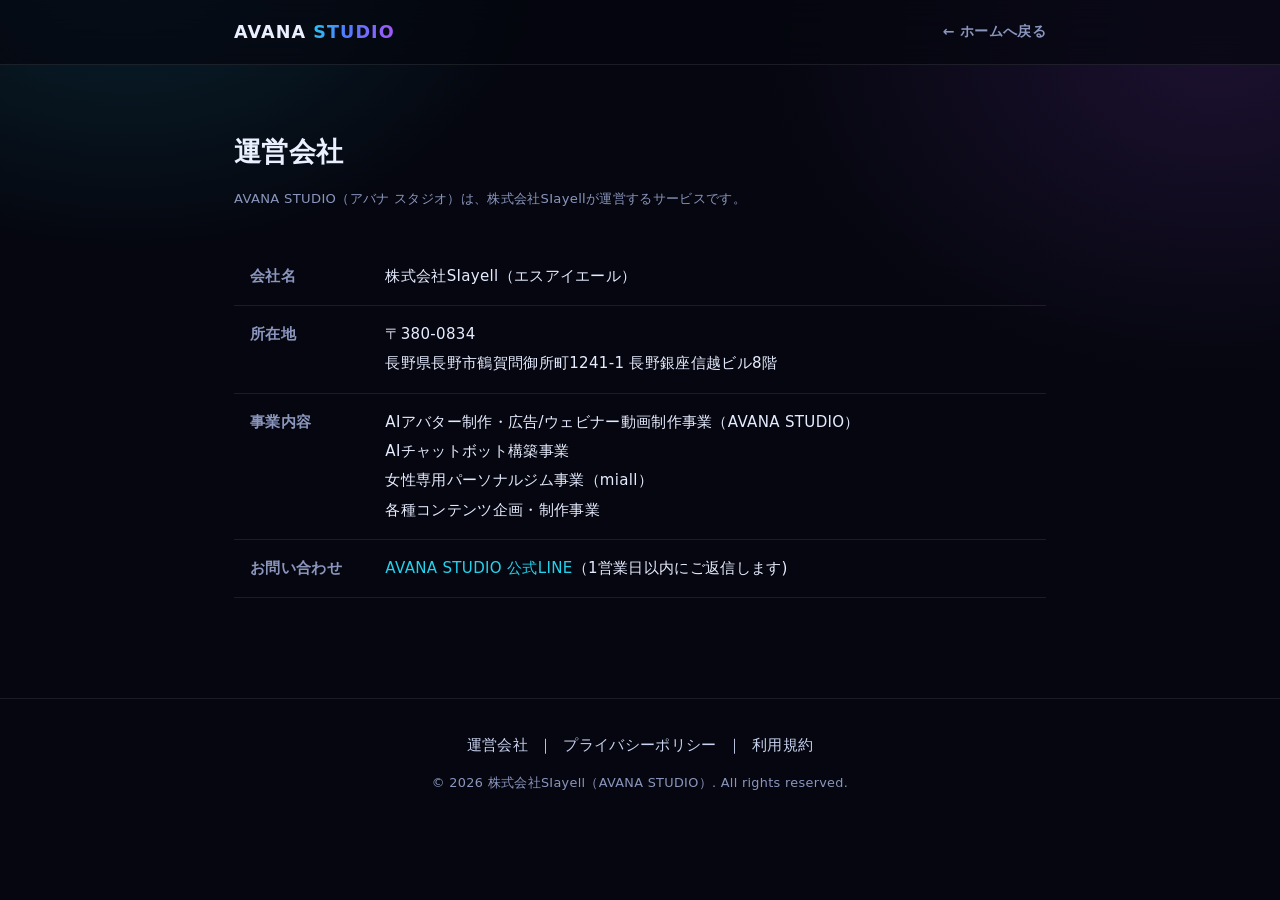
==== company.html @ 41c04517 "Add company, privacy policy, and terms pages; wire footer links Co-Authored-By: Claude Fable 5 <nore" ====
<!DOCTYPE html>
<html lang="ja">
<head>
<meta charset="UTF-8">
<meta name="viewport" content="width=device-width, initial-scale=1.0">
<title>運営会社｜AVANA STUDIO</title>
<meta name="description" content="AVANA STUDIOを運営する株式会社SIayellの会社情報">
<link rel="canonical" href="https://mandms281011-png.github.io/avana-studio/company.html">
<meta name="robots" content="index,follow">
<style>
:root{--bg:#05060f;--panel:rgba(255,255,255,.04);--panel-brd:rgba(255,255,255,.09);
--cyan:#22d3ee;--blue:#4f7bff;--purple:#a855f7;--ink:#eaf0ff;--muted:#8b96bd;
--grad:linear-gradient(100deg,#22d3ee 0%,#4f7bff 45%,#a855f7 100%);--max:860px}
*{margin:0;padding:0;box-sizing:border-box}
body{font-family:"Hiragino Kaku Gothic ProN","Hiragino Sans","Noto Sans JP",system-ui,sans-serif;
color:var(--ink);background:var(--bg);line-height:1.95;letter-spacing:.02em;-webkit-font-smoothing:antialiased}
body::before{content:"";position:fixed;inset:0;z-index:-1;background:
radial-gradient(700px 500px at 10% -5%,rgba(34,211,238,.14),transparent 60%),
radial-gradient(760px 560px at 95% 5%,rgba(168,85,247,.14),transparent 60%),var(--bg)}
a{color:inherit;text-decoration:none}
.wrap{max-width:var(--max);margin:0 auto;padding:0 24px}
header{position:sticky;top:0;z-index:50;background:rgba(5,6,15,.7);backdrop-filter:blur(16px);border-bottom:1px solid var(--panel-brd)}
.nav{display:flex;align-items:center;justify-content:space-between;height:64px}
.logo{font-weight:800;font-size:1.1rem;letter-spacing:.06em}
.grad-text{background:var(--grad);-webkit-background-clip:text;background-clip:text;color:transparent}
.back{color:var(--muted);font-size:.88rem;font-weight:600}
.back:hover{color:#fff}
main{padding:60px 0 80px}
h1{font-size:1.7rem;font-weight:900;margin-bottom:8px}
.updated{color:var(--muted);font-size:.82rem;margin-bottom:36px}
h2{font-size:1.08rem;font-weight:800;margin:34px 0 10px;padding-left:12px;border-left:3px solid var(--cyan)}
p{color:#c9d3ef;font-size:.94rem;margin-bottom:10px}
ul{margin:8px 0 12px 1.4em;color:#c9d3ef;font-size:.94rem}
li{margin-bottom:4px}
table{width:100%;border-collapse:collapse;margin:20px 0;font-size:.94rem}
th,td{padding:14px 16px;border-bottom:1px solid var(--panel-brd);text-align:left;vertical-align:top}
th{color:var(--muted);font-weight:600;white-space:nowrap;width:9em}
td{color:#e6ecff}
footer{padding:32px 0;text-align:center;color:var(--muted);font-size:.8rem;border-top:1px solid var(--panel-brd)}
footer a{margin:0 10px}
footer a:hover{color:#fff}
</style>
</head>
<body>
<header><div class="wrap nav">
<a href="./" class="logo">AVANA<b class="grad-text"> STUDIO</b></a>
<a href="./" class="back">← ホームへ戻る</a>
</div></header>
<main><div class="wrap">

<h1>運営会社</h1>
<p class="updated">AVANA STUDIO（アバナ スタジオ）は、株式会社SIayellが運営するサービスです。</p>
<table>
<tr><th>会社名</th><td>株式会社SIayell（エスアイエール）</td></tr>
<tr><th>所在地</th><td>〒380-0834<br>長野県長野市鶴賀問御所町1241-1 長野銀座信越ビル8階</td></tr>
<tr><th>事業内容</th><td>AIアバター制作・広告/ウェビナー動画制作事業（AVANA STUDIO）<br>AIチャットボット構築事業<br>女性専用パーソナルジム事業（miall）<br>各種コンテンツ企画・制作事業</td></tr>
<tr><th>お問い合わせ</th><td><a href="https://lin.ee/Yx8M7LxH" target="_blank" rel="noopener" style="color:var(--cyan)">AVANA STUDIO 公式LINE</a>（1営業日以内にご返信します)</td></tr>
</table>

</div></main>
<footer><div class="wrap">
<p style="margin-bottom:10px"><a href="company.html">運営会社</a>｜<a href="privacy.html">プライバシーポリシー</a>｜<a href="terms.html">利用規約</a></p>
© 2026 株式会社SIayell（AVANA STUDIO）. All rights reserved.
</div></footer>
</body>
</html>
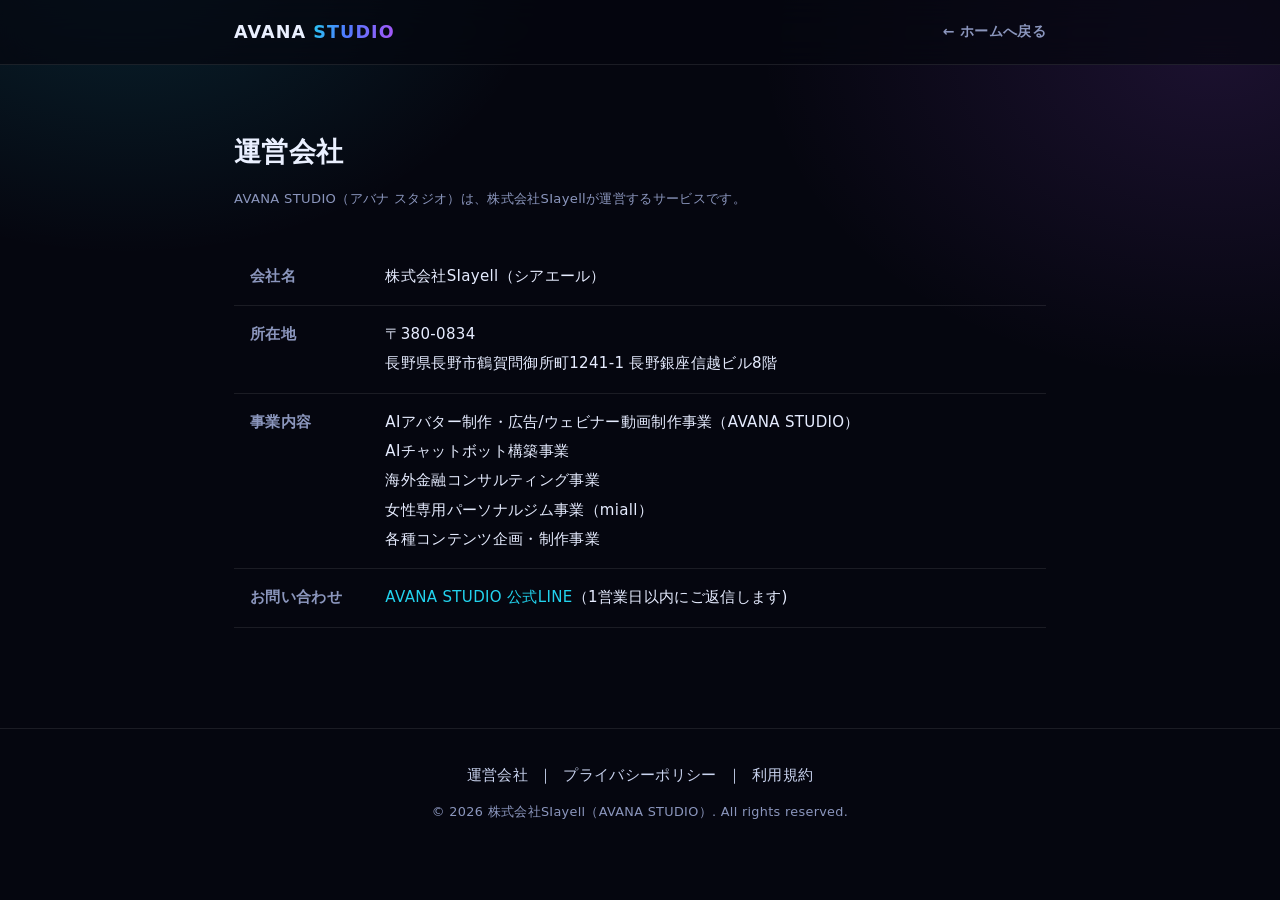
==== commit 9fde7ca7: "Company page: reading Siayell=シアエール, add overseas finance consulting Co-Authored-By: Claude Fable 5 " ====
--- a/company.html
+++ b/company.html
@@ -51,9 +51,9 @@
 <h1>運営会社</h1>
 <p class="updated">AVANA STUDIO（アバナ スタジオ）は、株式会社SIayellが運営するサービスです。</p>
 <table>
-<tr><th>会社名</th><td>株式会社SIayell（エスアイエール）</td></tr>
+<tr><th>会社名</th><td>株式会社SIayell（シアエール）</td></tr>
 <tr><th>所在地</th><td>〒380-0834<br>長野県長野市鶴賀問御所町1241-1 長野銀座信越ビル8階</td></tr>
-<tr><th>事業内容</th><td>AIアバター制作・広告/ウェビナー動画制作事業（AVANA STUDIO）<br>AIチャットボット構築事業<br>女性専用パーソナルジム事業（miall）<br>各種コンテンツ企画・制作事業</td></tr>
+<tr><th>事業内容</th><td>AIアバター制作・広告/ウェビナー動画制作事業（AVANA STUDIO）<br>AIチャットボット構築事業<br>海外金融コンサルティング事業<br>女性専用パーソナルジム事業（miall）<br>各種コンテンツ企画・制作事業</td></tr>
 <tr><th>お問い合わせ</th><td><a href="https://lin.ee/Yx8M7LxH" target="_blank" rel="noopener" style="color:var(--cyan)">AVANA STUDIO 公式LINE</a>（1営業日以内にご返信します)</td></tr>
 </table>
 
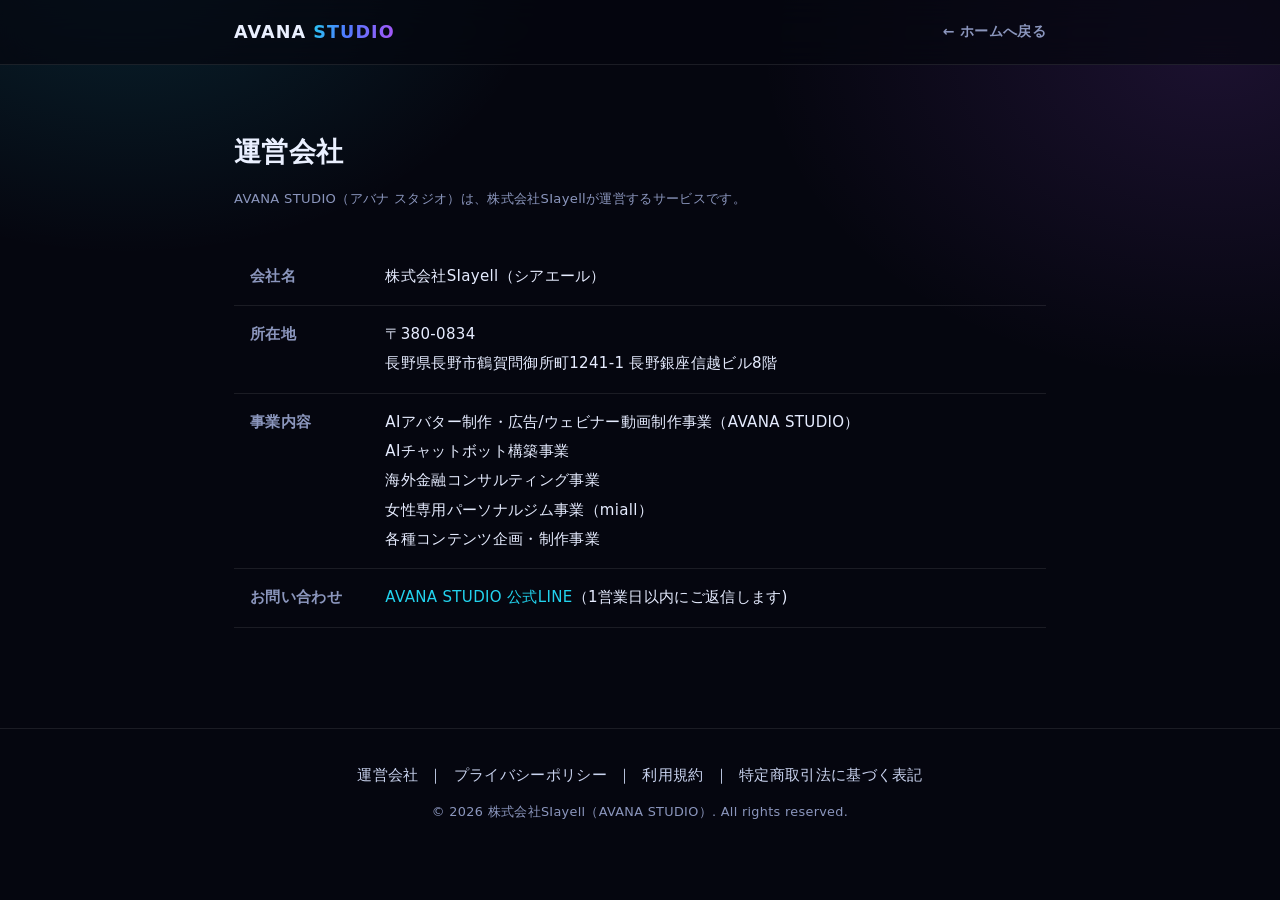
==== commit 968213f6: "Host rich menu v4 (neon network design) Co-Authored-By: Claude Fable 5 <noreply@anthropic.com>" ====
--- a/company.html
+++ b/company.html
@@ -59,7 +59,7 @@
 
 </div></main>
 <footer><div class="wrap">
-<p style="margin-bottom:10px"><a href="company.html">運営会社</a>｜<a href="privacy.html">プライバシーポリシー</a>｜<a href="terms.html">利用規約</a></p>
+<p style="margin-bottom:10px"><a href="company.html">運営会社</a>｜<a href="privacy.html">プライバシーポリシー</a>｜<a href="terms.html">利用規約</a>｜<a href="tokushoho.html">特定商取引法に基づく表記</a></p>
 © 2026 株式会社SIayell（AVANA STUDIO）. All rights reserved.
 </div></footer>
 </body>
